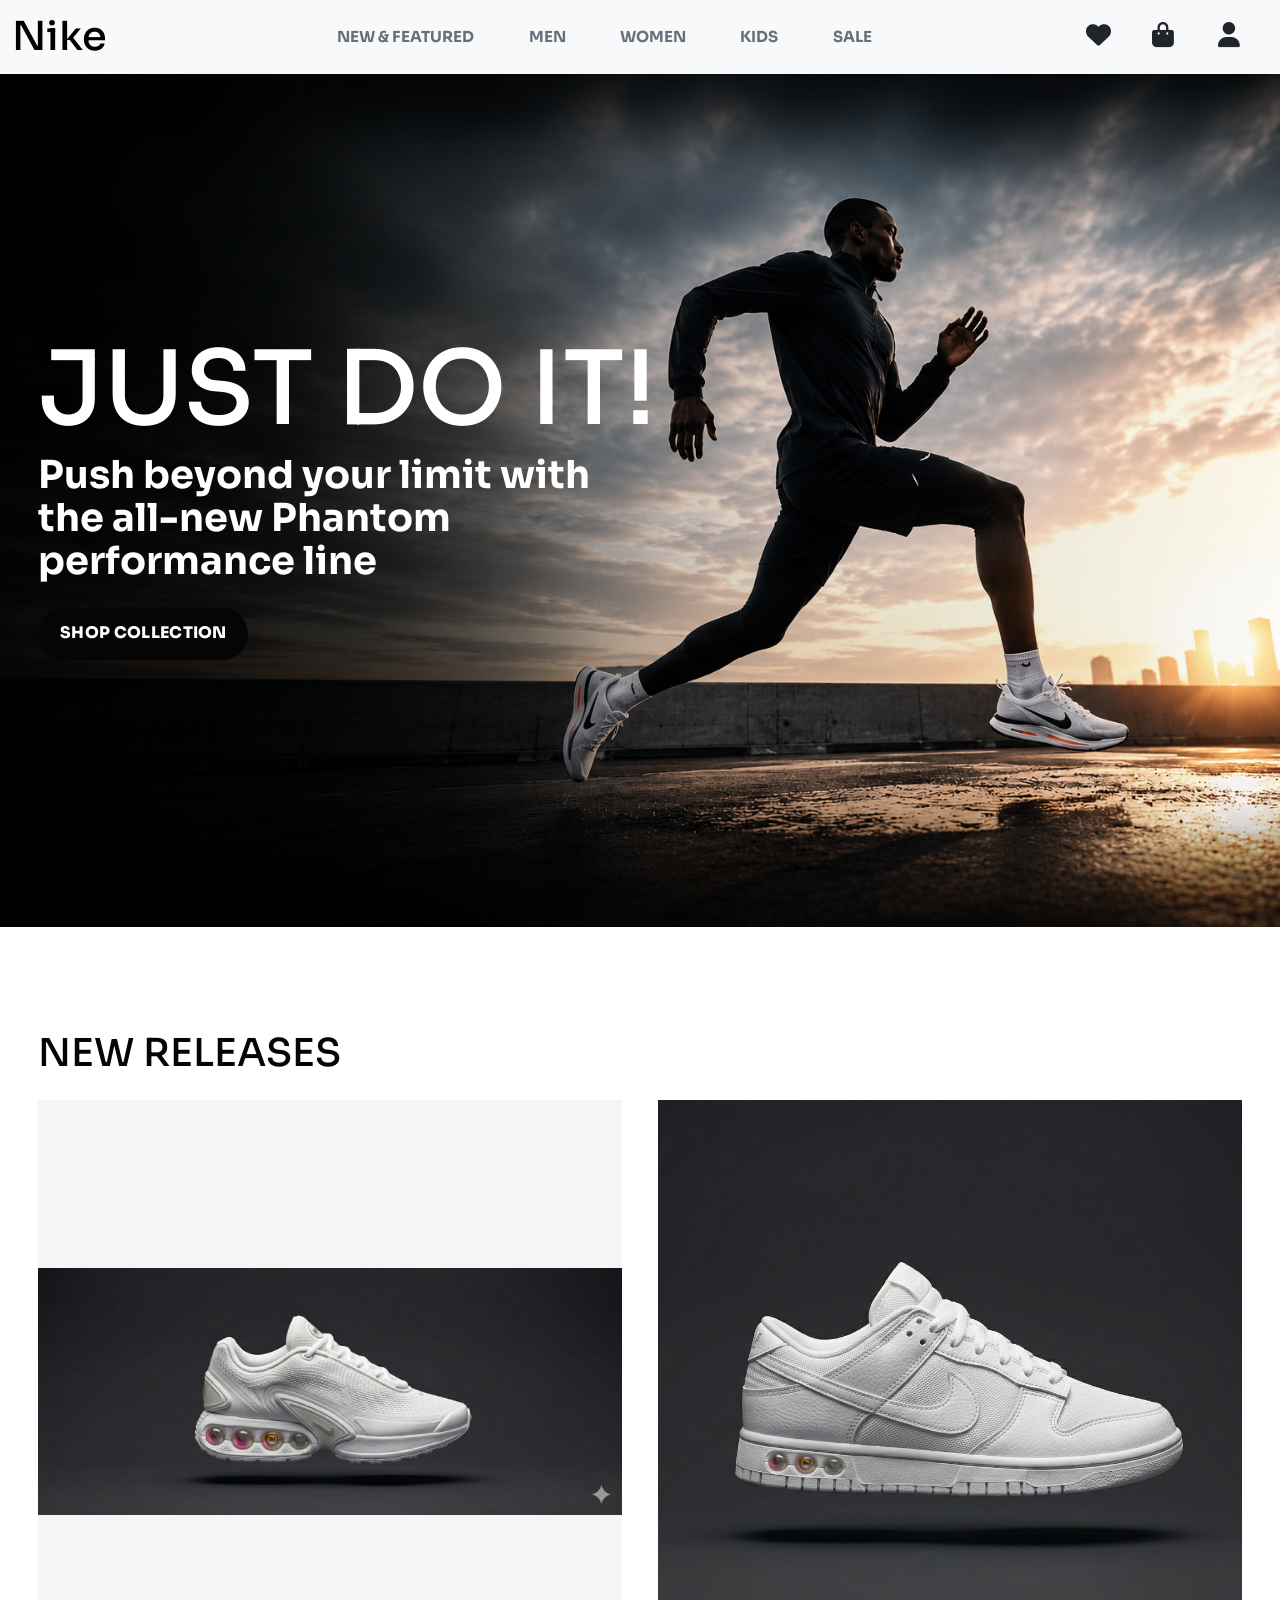
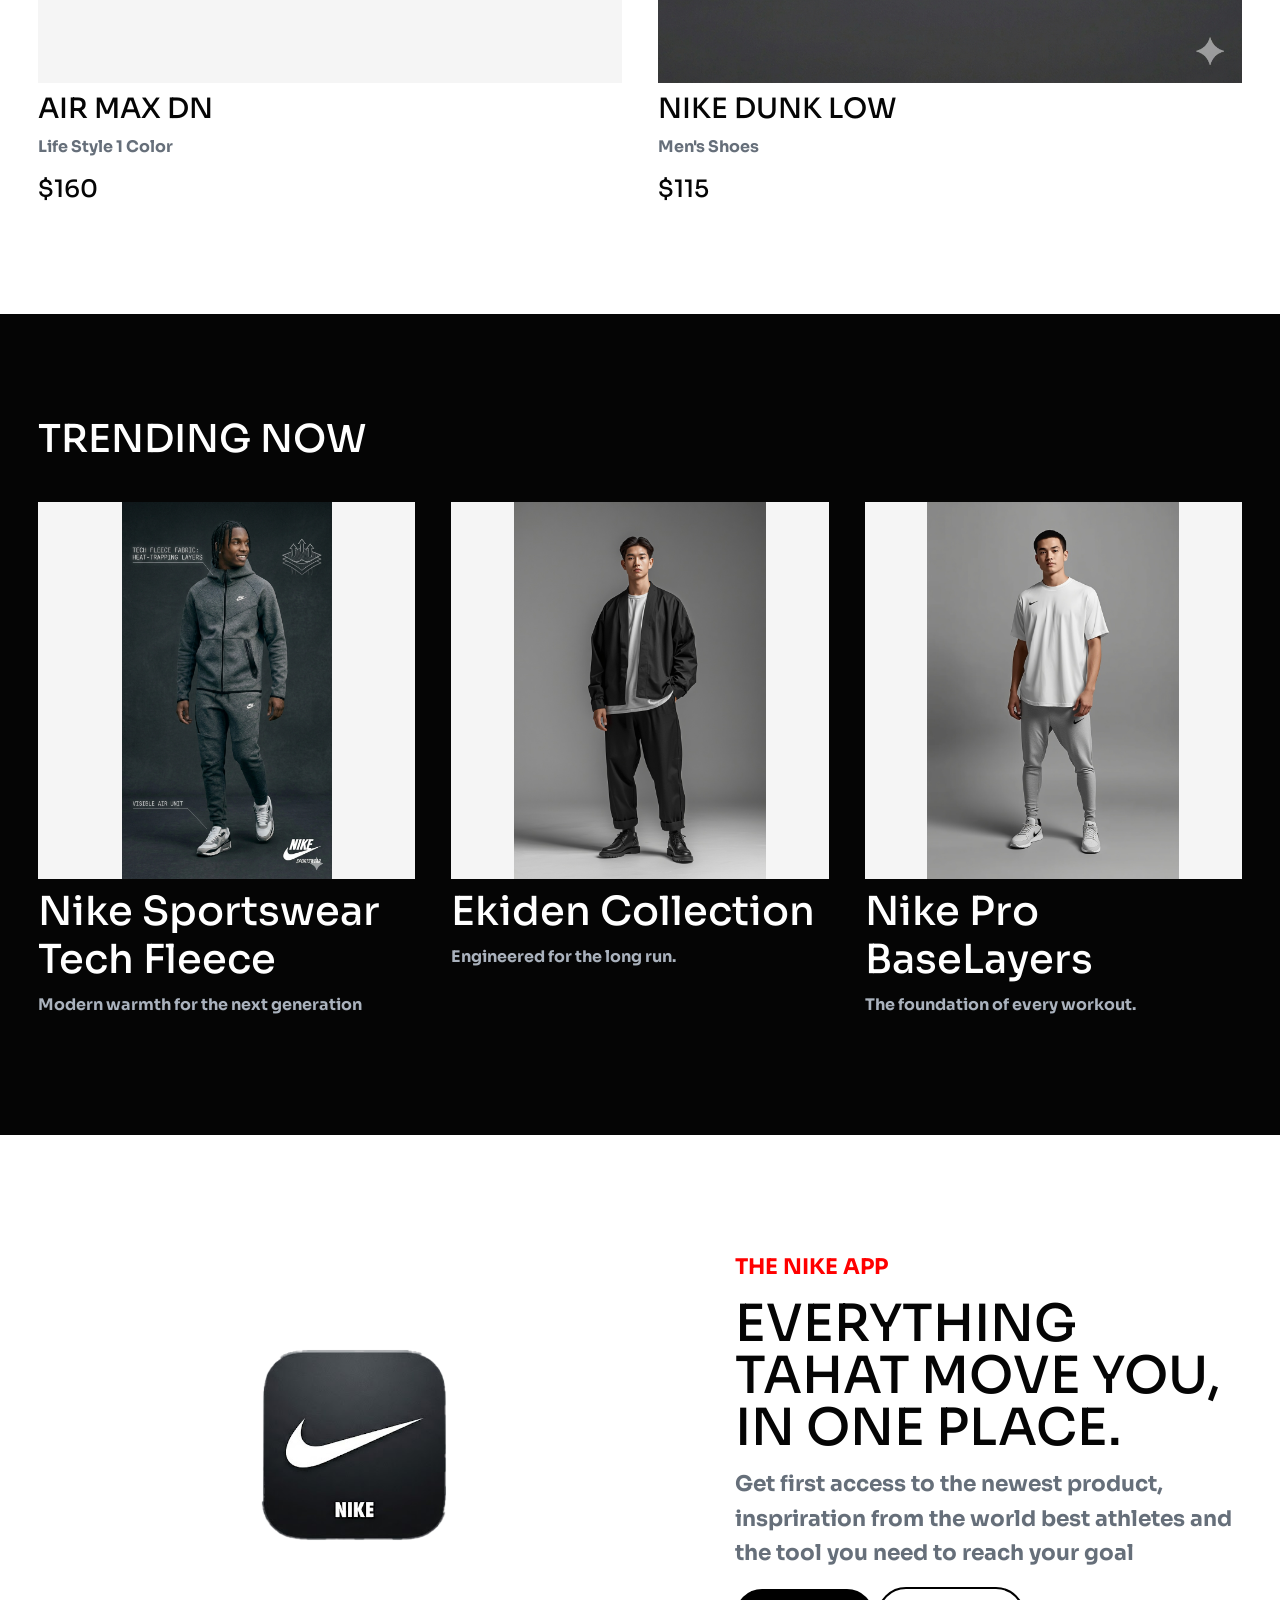
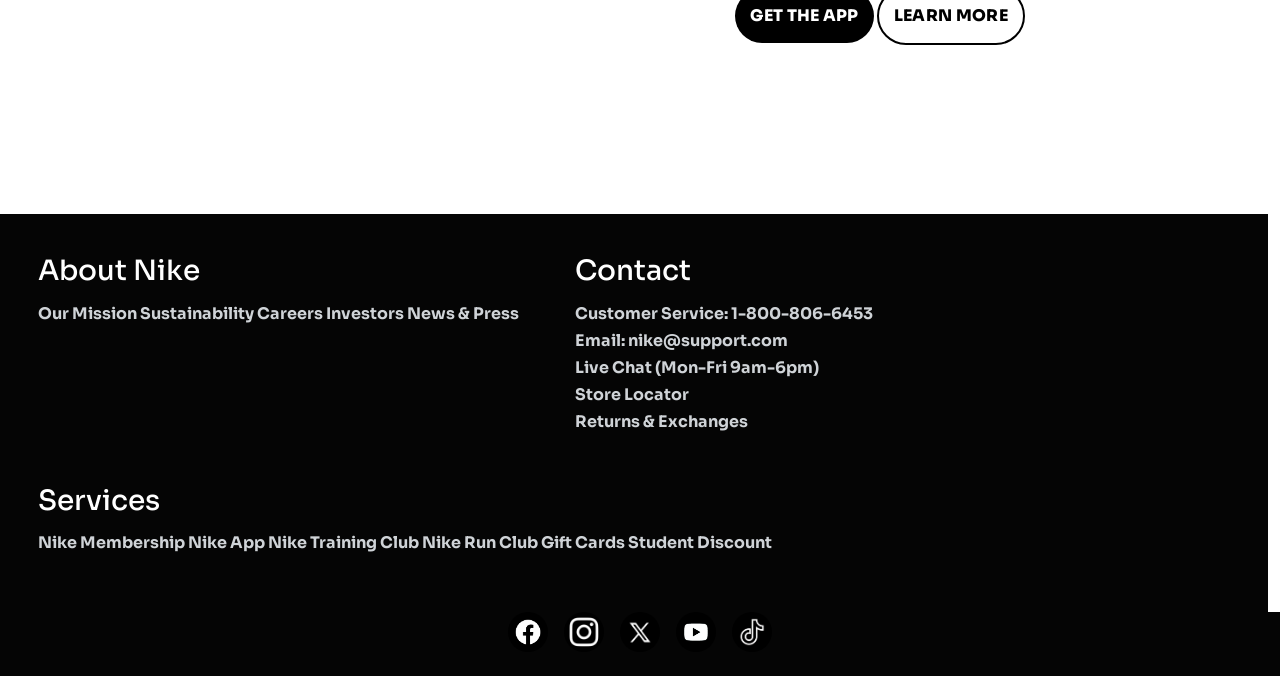
==== index.html @ d17b5dbf "Initial upload of all 95 files" ====
<!DOCTYPE html>
<html lang="en">

<head>
    <meta charset="UTF-8">
    <meta name="viewport" content="width=device-width, initial-scale=1.0">
    <title>Nike</title>
    <link rel="stylesheet" href="https://cdnjs.cloudflare.com/ajax/libs/font-awesome/6.5.0/css/all.min.css">
    <link rel="icon" href="img/nike-logo-4.webp">

    <link href="https://cdn.jsdelivr.net/npm/bootstrap@5.3.7/dist/css/bootstrap.min.css" rel="stylesheet">
    <script src="https://cdn.jsdelivr.net/npm/bootstrap@5.3.7/dist/js/bootstrap.bundle.min.js"></script>
        <link rel="stylesheet" href="Nike.css">

</head>

<body>
    <nav class="navbar navbar-expand-lg navbar-light bg-light">
        <div class="container-fluid">

            <a class="navbar-brand" href="index.html">
                <h1 class="m-0">Nike</h1>
            </a>

            <button class="navbar-toggler" type="button" data-bs-toggle="collapse" data-bs-target="#navbarContent"
                aria-controls="navbarContent" aria-expanded="false" aria-label="Toggle navigation">
                <span class="navbar-toggler-icon"></span>
            </button>

            <div class="collapse navbar-collapse" id="navbarContent">

                <div class="navbar-nav mx-auto">
                    <a class="nav-link" href="new&featured-section.html">NEW & FEATURED</a>
                    <a class="nav-link" href="men-section.html">MEN</a>
                    <a class="nav-link" href="women.html">WOMEN</a>
                    <a class="nav-link" href="kid.html">KIDS</a>
                    <a class="nav-link" href="sale.html">SALE</a>
                </div>

                <div class="d-flex gap-3 icon">
                    <a href="fav.html" class="text-dark">
                        <i class="fas fa-heart"></i>
                    </a>

                    <a href="bag1.html" class="text-dark">
                        <i class="fas fa-shopping-bag"></i>
                    </a>

                    <a href="profile.html" class="text-dark">
                        <i class="fas fa-user"></i>
                    </a>
                </div>

            </div>
        </div>
    </nav>

    <div class="hero-header">
        <img src="img/hero-header.png" alt="">
        <div class="content">
            <h1>JUST DO IT!</h1>
            <p>Push beyond your limit with <br> the all-new Phantom <br> performance line</p>
            <button>SHOP COLLECTION</button>
        </div>
    </div>

    <div class="body">
        <div class="body-text">
            <h1>NEW RELEASES</h1>
        </div>
        <div class="body-img-container">
            <div class="img-container">
                <img src="img/DN.png" alt="">
                <h3>AIR MAX DN</h3>
                <p>Life Style 1 Color</p>
                <h4>$160</h4>
            </div>
            <div class="img-container">
                <img src="img/Dunk low.png" alt="">
                <h3>NIKE DUNK LOW</h3>
                <p>Men's Shoes</p>
                <h4>$115</h4>
            </div>
        </div>
    </div>

    <div class="trending">
        <div class="trending-text">
            <h1>TRENDING NOW</h1>
        </div>
        <div class="trending-cards-row" id="trending-cards-row">
            <a href="productDetailedPage.html?id=7">
                <div class="trending-card">
                    <img src="img/nike tech flees.png" alt="">
                    <h1>Nike Sportswear Tech Fleece</h1>
                    <p>Modern warmth for the next generation</p>
                </div>
            </a>
            <a href="productDetailedPage.html?id=8">
                <div class="trending-card">
                    <img src="img/Ekiden Collection.jpg" alt="">
                    <h1>Ekiden Collection</h1>
                    <p>Engineered for the long run.</p>
                </div>
            </a>
            <a href="productDetailedPage.html?id=9">
                <div class="trending-card">
                    <img src="img/Nike Pro BaseLayers.jpg" alt="">
                    <h1>Nike Pro BaseLayers</h1>
                    <p>The foundation of every workout.</p>
                </div>
            </a>
        </div>
    </div>

    <div class="row nike-app">
        <div class="app-img">
            <img src="img/nike app logo.png" alt="">
        </div>
        <div class="sale-app">
            <p style="color: red;">THE NIKE APP</p>
            <H1>EVERYTHING TAHAT MOVE YOU, IN ONE PLACE.</H1>
            <p>
                Get first access to the newest product,
                inspriration from the world best athletes and the tool you need to reach your goal
            </p>
            <button style="padding: 15px; color: white; background-color: black; margin: 5px 0px;">GET THE APP</button>
            <button style="padding: 15px; color: black; border: 2px solid; background-color: white;">LEARN MORE</button>
        </div>
    </div>



    <footer class="row footer">
        <div class="footer col-12">
            <h3>About Nike</h3>
            <p>
                Our Mission
                Sustainability
                Careers
                Investors
                News & Press
            </p>
        </div>
        <div class="footer col-12">
            <h3>Contact</h3>
            <P>
                Customer Service: 1-800-806-6453 <br>
                Email: nike@support.com <br>
                Live Chat (Mon-Fri 9am-6pm) <br>
                Store Locator <br>
                Returns & Exchanges <br>
            </P>
        </div>
        <div class="footer col-12">
            <h3>Services</h3>
            <P>
                Nike Membership
                Nike App
                Nike Training Club
                Nike Run Club
                Gift Cards
                Student Discount
            </P>
        </div>
    </footer>

    <div class="social-media-icon">
        <a href="https://www.facebook.com/nike" target="_blank">
            <img src="img/facebook.jpg" alt="Facebook">
        </a>
        <a href="https://www.instagram.com/nike" target="_blank">
            <img src="img/insta.jpg" alt="Instagram">
        </a>
        <a href="https://www.twitter.com/nike" target="_blank">
            <img src="img/x.jpg" alt="Twitter">
        </a>
        <a href="https://www.youtube.com/nike" target="_blank">
            <img src="img/youtube.jpg" alt="YouTube">
        </a>
        <a href="https://www.tiktok.com/@nike" target="_blank">
            <img src="img/tiktok.jpg" alt="TikTok">
        </a>
    </div>
</body>

</html>
---- Nike.css ----
@import url('https://fonts.googleapis.com/css2?family=Sora:wght@100..800&family=Space+Grotesk:wght@300..700&display=swap');
@import url('https://fonts.googleapis.com/css2?family=Akt:wght@100..900&family=Inter:ital,opsz,wght@0,14..32,100..900;1,14..32,100..900&family=Sora:wght@100..800&family=Space+Grotesk:wght@300..700&display=swap');
@import url('https://fonts.googleapis.com/css2?family=Inter:ital,opsz,wght@0,14..32,100..900;1,14..32,100..900&family=Sora:wght@100..800&family=Space+Grotesk:wght@300..700&display=swap');

:root {
    --dark: #050505;
    --light: #ffffff;
    --muted: #666f7a;
    --surface: #f5f5f5;
    --accent: #c2f732;
    --danger: #d92727;
    --max-width: 1280px;
    --page-pad: clamp(1rem, 3vw, 3rem);
    --section-pad: clamp(3rem, 8vw, 7rem);
    --radius: 8px;
    --shadow: 0 18px 50px rgba(0, 0, 0, 0.12);
    --font-size: clamp(1.5rem, 4vw, 2rem);
}

* {
    padding: 0;
    margin: 0;
    box-sizing: border-box;
}

html {
    scroll-behavior: smooth;
}

body {

    min-width: 320px;
    overflow-x: hidden;
    background-color: var(--light);
    color: var(--dark);
    font-family: "Sora", sans-serif;
    font-weight: 700;
}

img {
    display: block;
    max-width: 100%;
}

a {
    text-decoration: none;
    color: inherit;
}

button,
input {
    font: inherit;
}

button {
    cursor: pointer;
}

.row {
    width: 100%;
}

.row::after {
    content: "";
    clear: both;
    display: table;
}

[class*="col-"] {
    width: 100%;
}

@media only screen and (min-width: 768px) {
    .col-1 {
        width: 8.33%;
    }

    .col-2 {
        width: 16.66%;
    }

    .col-3 {
        width: 25%;
    }

    .col-4 {
        width: 33.33%;
    }

    .col-5 {
        width: 41.66%;
    }

    .col-6 {
        width: 50%;
    }

    .col-7 {
        width: 58.33%;
    }

    .col-8 {
        width: 66.66%;
    }

    .col-9 {
        width: 75%;
    }

    .col-10 {
        width: 83.33%;
    }

    .col-11 {
        width: 91.66%;
    }

    .col-12 {
        width: 100%;
    }
}

@keyframes fadeUp {
    from {
        opacity: 0;
        transform: translateY(24px);
    }

    to {
        opacity: 1;
        transform: translateY(0);
    }
}

@keyframes revealCentered {
    from {
        opacity: 0;
        transform: translateY(calc(-50% + 24px));
    }

    to {
        opacity: 1;
        transform: translateY(-50%);
    }
}

@keyframes imageFloat {

    0%,
    100% {
        transform: translateY(0);
    }

    50% {
        transform: translateY(-10px);
    }
}

body,
.deSub-img-container,
.sale-section,
.sale-subBody,
.login,
.container,
.btn,
.footwear-header,
.body,
.trending-card,
.card,
.new-arrival-section-card,
.mini-me-text,
.gear-up-text {
    animation: fadeUp 0.75s ease both;
}

.hero-header .content,
.men-content,
.ads-content {
    animation: revealCentered 0.75s ease both;
}

.header {
    position: sticky;
    top: 0;
    z-index: 100;
    display: flex;
    align-items: center;
    justify-content: space-between;
    gap: 1rem;
    padding: 1rem var(--page-pad);
    border-bottom: 2px solid var(--dark);
    background-color: rgba(255, 255, 255, 0.94);
    backdrop-filter: blur(14px);
}

.brand-name h1 {
    font-weight: 700;
    font-family: "Sora", sans-serif;
    font-size: clamp(1.6rem, 3vw, 2.25rem);
    line-height: 1;
}

.navbar-nav {
    display: flex;
    align-items: center;
    justify-content: center;
    gap: clamp(0.8rem, 3vw, 4rem);
    flex: 1;
}

.navbar-nav a {
    position: relative;
    font-family: "Sora", sans-serif;
    color: var(--muted);
    font-size: clamp(0.72rem, 1.2vw, 0.95rem);
    font-weight: 700;
    white-space: nowrap;
    transition: color 0.25s ease;
}

.navbar-nav a::after {
    content: "";
    position: absolute;
    left: 0;
    bottom: -6px;
    width: 100%;
    height: 2px;
    background-color: var(--dark);
    transform: scaleX(0);
    transform-origin: left;
    transition: transform 0.25s ease;
}

.navbar-nav a:hover,
.navbar-nav a:focus-visible {
    color: var(--dark);
}

.hero-header,
.men-header,
.ads {
    position: relative;
    overflow: hidden;
}

.navbar-nav a:hover::after,
.navbar-nav a:focus-visible::after {
    transform: scaleX(1);
}

.icon {
    cursor: pointer;
    display: flex;
    align-items: center;
    gap: 0.75rem;
}

.icon i{
    margin-top: auto;
    font-size: 25px;
    width: 50px;
    height: auto;
    transition: transform 0.25s ease;
}

.icon i:hover {
    transform: translateY(-3px) scale(1.08);
}

.hero-header,
.men-header,
.ads {
    position: relative;
    overflow: hidden;
}

.ads {
    width: 80%;
    height: auto;
    display: flex;
    object-fit: contain;
    align-items: center;
    justify-self: center;
}

.sale-hero img,
.hero-header img,
.men-header img,
.ads img {
    width: 100%;
    min-height: clamp(420px, 70vw, 760px);
    object-fit: cover;
}

.hero-header::after,
.men-header::after,
.ads::after {
    content: "";
    position: absolute;
    inset: 0;
    background: linear-gradient(90deg, rgba(0, 0, 0, 0.58), rgba(0, 0, 0, 0.1) 62%, rgba(0, 0, 0, 0));
    pointer-events: none;
}

.hero-header .content,
.men-content,
.ads-content {
    position: absolute;
    z-index: 1;
    left: var(--page-pad);
    top: 50%;
    max-width: min(650px, 86vw);
    color: var(--light);
    transform: translateY(-50%);
}

.content h1,
.men-content h1 {
    font-family: "Sora", sans-serif;
    font-size: clamp(2.3rem, 8vw, 6.5rem);
    line-height: 0.95;
    margin-bottom: 1rem;
}

.content p,
.men-content h4 {
    font-family: "Sora", sans-serif;
    font-size: clamp(1.05rem, 3vw, 2.6rem);
    line-height: 1.12;
    margin-bottom: 1.5rem;
}

.content button,
.sale-app button,
.load-more-btn button,
.ads-content button,
.shop-btn,
.explore-btn,
.big-img-content button,
.mini-me-text button,
.gear-up-text button {
    border: 0;
    border-radius: 999px;
    padding: 0.9rem 1.35rem;
    font-weight: 800;
    letter-spacing: 0.02em;
    transition: transform 0.25s ease, background-color 0.25s ease, color 0.25s ease, box-shadow 0.25s ease;
}

.content button,
.sale-app button:first-of-type,
.load-more-btn button {
    background-color: var(--dark);
    color: var(--light);
}

.content button:hover,
.sale-app button:hover,
.load-more-btn button:hover,
.ads-content button:hover,
.shop-btn:hover,
.explore-btn:hover,
.big-img-content button:hover,
.mini-me-text button:hover,
.gear-up-text button:hover {
    transform: translateY(-3px);
    box-shadow: var(--shadow);
}

.body {
    width: min(var(--max-width), 100% - (var(--page-pad) * 2));
    margin: var(--section-pad) auto;
}

.body-text h1,
.trending-text h1 {
    margin-bottom: 1.5rem;
    font-size: clamp(1.5rem, 3vw, 2.6rem);
}

.body-img-container,
.trending-cards-row,
.new-arrival-section-box,
.box {
    display: grid;
    grid-template-columns: repeat(auto-fit, minmax(min(100%, 260px), 1fr));
    gap: clamp(1.25rem, 3vw, 2.25rem);
}

.img-container,
.trending-card,
.card,
.new-arrival-section-card {
    min-width: 0;
}

.img-container img,
.trending-card img,
.card img,
.new-arrival-section-card img {
    width: 100%;
    aspect-ratio: 1 / 1;
    object-fit: contain;
    background-color: var(--surface);
    transition: transform 0.45s ease, filter 0.45s ease;
}

.card{
    border: none;
}

.subBody-card img:hover,
.img-container img:hover,
.trending-card img:hover,
.card img:hover,
.new-arrival-section-card img:hover {
    transform: translateY(-8px) scale(1.04);
    filter: drop-shadow(0 18px 25px rgba(0, 0, 0, 0.18));
}

.img-container h3,
.img-container p,
.img-container h4,
.trending-card h1,
.trending-card p,
.card h3,
.card p,
.card h4,
.new-arrival-section-card h3,
.new-arrival-section-card p,
.new-arrival-section-card h4 {
    margin-top: 0.55rem;
}

.subBody-card s,
.subBody-card p,
.back-to-school-text p,
.img-container p,
.trending-card p,
.card p,
.new-arrival-section-card p {
    color: var(--muted);
}

.trending {
    display: flex;
    flex-direction: column;
    gap: 1rem;
    padding: var(--section-pad) var(--page-pad);
    background-color: var(--dark);
    color: var(--light);
}

.trending-card p {
    color: #aab2bd;
}

.nike-app {
    display: grid;
    grid-template-columns: minmax(0, 1fr) minmax(280px, 0.8fr);
    align-items: center;
    gap: clamp(1.5rem, 5vw, 4rem);
    width: min(var(--max-width), 100% - (var(--page-pad) * 2));
    margin: 0 auto;
    padding: var(--section-pad) 0;
}

.shoes-img,
.app-img img {
    width: 100%;
    max-height: 560px;
    object-fit: contain;
    animation: imageFloat 4s ease-in-out infinite;
}

.sale-app {
    padding: 0;
}

.sale-app h1 {
    font-size: clamp(1.9rem, 4vw, 3.6rem);
    line-height: 1.02;
    margin: 0.8rem 0;
}

.sale-app p {
    font-size: clamp(1rem, 2vw, 1.35rem);
    color: var(--muted);
    line-height: 1.6;
    margin: 0.8rem 0;
}

footer {
    display: grid;
    grid-template-columns: repeat(3, minmax(0, 1fr));
    gap: 2rem;
    margin-top: var(--section-pad);
    padding: 2.5rem var(--page-pad);
    background-color: var(--dark);
    color: var(--light);
    text-align: left;
}

footer .footer {
    width: auto;
}

footer h3 {
    margin-bottom: 0.75rem;
}

footer p {
    color: #cfd3d7;
    line-height: 1.7;
}

.social-media-icon {
    display: flex;
    align-items: center;
    justify-content: center;
    flex-wrap: wrap;
    gap: 1rem;
    padding: 0 0 1.5rem;
    background-color: var(--dark);
}

.social-media-icon img {
    width: 40px;
    height: 40px;
    object-fit: cover;
    border-radius: 50%;
    transition: transform 0.3s ease;
}

.social-media-icon img:hover {
    transform: translateY(-4px) scale(1.12);
}

.footwear-header {
    width: min(var(--max-width), 100% - (var(--page-pad) * 2));
    margin: 0 auto;
    padding: clamp(2rem, 6vw, 4rem) 0 1.5rem;
    font-family: "Akt", "Inter", sans-serif;
    background-color: var(--light);
}

.footwear-title {
    font-size: clamp(3rem, 12vw, 3.5rem);
    font-style: italic;
    font-weight: 900;
    line-height: 0.9;
    margin-bottom: 1rem;
}

.footwear-meta {
    display: flex;
    align-items: center;
    gap: 1rem;
}

.results-count,
.sort-by {
    font-size: clamp(0.75rem, 1.7vw, 1rem);
    font-weight: 800;
    white-space: nowrap;
    letter-spacing: 0.05em;
}

.divider-line {
    flex: 1;
    min-width: 40px;
    height: 4px;
    background-color: #333;
}

.sort-by {
    display: flex;
    align-items: center;
    gap: 0.25rem;
    cursor: pointer;
}

.new-featured-section {
    display: grid;
    grid-template-columns: minmax(240px, 270px) minmax(0, 1fr);
    gap: clamp(1rem, 3vw, 2.25rem);
    width: min(var(--max-width), 100% - (var(--page-pad) * 2));
    margin: 0 auto 2rem;
    align-items: start;
}

.category {
    position: sticky;
    top: 94px;
    padding: 1.25rem 1.25rem 1.5rem;
    margin: 0;
    border: 1px solid #e5e5e5;
    border-radius: var(--radius);
    background-color: var(--light);
    overflow: visible;
    height: auto;
    min-height: 0;
}

.category h3 {
    width: 100%;
    margin-top: 1.25rem;
    padding-bottom: 0.55rem;
    border-bottom: 2px solid var(--dark);
    font-size: 0.95rem;
    white-space: nowrap;
}

.category h3:first-child {
    margin-top: 0;
}

.checkbox-box {
    display: flex;
    flex-direction: column;
    gap: 0.7rem;
    padding: 1rem 0 0.8rem;
}

.checkbox-box label {
    display: flex;
    align-items: center;
    gap: 0.5rem;
    cursor: pointer;
    white-space: nowrap;
}

.checkbox-box input[type="checkbox"] {
    width: 18px;
    height: 18px;
    cursor: pointer;
    accent-color: var(--dark);
    flex-shrink: 0;
}

.color {
    display: grid;
    grid-template-columns: repeat(3, 40px);
    gap: 0.65rem;
    padding: 1rem 0;
}

.black-box,
.white-box,
.red-box,
.blue-box,
.green-box,
.gray-box {
    width: 34px;
    height: 34px;
    border: 2px solid var(--dark);
    border-radius: 50%;
    transition: transform 0.2s ease;
}

.black-box:hover,
.white-box:hover,
.red-box:hover,
.blue-box:hover,
.green-box:hover,
.gray-box:hover {
    transform: scale(1.12);
}

.black-box {
    background-color: black;
}

.white-box {
    background-color: white;
}

.red-box {
    background-color: red;
}

.blue-box {
    background-color: blue;
}

.green-box {
    background-color: var(--accent);
}

.gray-box {
    background-color: gray;
}

.size {
    display: grid;
    grid-template-columns: repeat(2, minmax(0, 1fr));
    gap: 0.55rem;
    padding: 1rem 0 0.25rem;
}

.size-btn {
    width: 100%;
    padding: 0.65rem 0.4rem;
    border: 1px solid #cfcfcf;
    border-radius: var(--radius);
    background-color: var(--light);
    transition: background-color 0.25s ease, color 0.25s ease, transform 0.25s ease;
}

.size-btn:hover {
    transform: translateY(-2px);
    background-color: var(--dark);
    color: var(--light);
}

#detail-main-img,
#detail-sub-img1,
#detail-sub-img2,
#detail-sub-img3 {
    aspect-ratio: 1 / 1;
    width: 100%;
    object-fit: cover;
    object-position: center;
    object-position: top;
}

.men-foot-wear img {
    aspect-ratio: 1/1;
    object-fit: cover;
}

.men-foot-wear {
    border: none;
    width: 100%;
}

.box {
    grid-template-columns: repeat(auto-fit, minmax(min(100%, 240px), 1fr));
}

.load-more-btn {
    display: flex;
    justify-content: center;
    margin: clamp(4rem, 10vw, 8rem) 0;
}

.load-more-btn button {
    min-width: 190px;
}

.ads {
    color: var(--light);
    font-family: "Inter", sans-serif;
}

.ads-content {
    font-size: clamp(1rem, 3vw, 2.4rem);
}

.ads-content h1 {
    line-height: 1;
    margin-bottom: 1rem;
}

.ads-content p {
    max-width: 760px;
    margin-bottom: 1rem;
    font-size: clamp(0.9rem, 1.6vw, 1.1rem);
    line-height: 1.6;
}

.ads-content button,
.shop-btn,
.big-img-content button {
    background-color: var(--light);
    color: var(--dark);
}

.explore-btn {
    background-color: var(--dark);
    color: var(--light);
}

.shop-btn:hover,
.big-img-content button:hover {
    background-color: var(--accent);
}

.explore-btn:hover {
    background-color: var(--light);
    color: var(--dark);
}

.men-header {
    color: var(--light);
}

.men-content {
    font-weight: 800;
}

.men-btn {
    display: flex;
    flex-wrap: wrap;
    gap: 0.8rem;
}

.new-arrival-section {
    width: min(var(--max-width), 100% - (var(--page-pad) * 2));
    margin: 0 auto;
    padding: var(--section-pad) 0;
}

.new-arrival-section-box {
    grid-template-columns: repeat(auto-fit, minmax(min(100%, 260px), 1fr));
}

.back-to-school,
.shop-by-sport-section {
    display: grid;
    grid-template-columns: minmax(0, 1.4fr) minmax(260px, 1fr);
    gap: 0.8rem;
    padding: var(--page-pad);
    margin-top: 2rem;
    background-color: var(--dark);
    color: var(--light);
}

.basketball-img,
.big-img,
.small-img {
    position: relative;
    overflow: hidden;
}

.big-img {
    grid-row: span 2;
}

.back-to-school img,
.shop-by-sport-section img {
    width: 100%;
    height: 100%;
    min-height: 260px;
    object-fit: cover;
    transition: transform 0.5s ease;
}

.basketball-img:hover img,
.small-img:hover img {
    transform: scale(1.06);
}

.big-img-content,
.small-img-content {
    position: absolute;
    left: clamp(1rem, 4vw, 3rem);
    bottom: clamp(1rem, 4vw, 3rem);
    z-index: 1;
}

.big-img-content {
    font-size: clamp(1.4rem, 4vw, 2.6rem);
}

.small-img-content {
    font-size: clamp(1rem, 2.5vw, 1.5rem);
}

.small-img-content a {
    color: var(--light);
    font-weight: 800;
    text-decoration: underline;
}

.join-section {
    display: grid;
    grid-template-columns: minmax(280px, 0.9fr) minmax(0, 1.1fr);
    gap: clamp(2rem, 5vw, 4rem);
    align-items: center;
    padding: var(--section-pad) var(--page-pad);
    background-color: var(--surface);
}

.join-text {
    font-family: "Inter", sans-serif;
}

.join-text .label {
    margin-bottom: 0.75rem;
    color: var(--danger);
    font-size: 0.75rem;
    font-weight: 800;
    letter-spacing: 0.1em;
}

.join-text h2 {
    margin-bottom: 1.2rem;
    font-size: clamp(2.2rem, 6vw, 4.5rem);
    font-weight: 900;
    line-height: 0.95;
}

.join-text p {
    max-width: 560px;
    margin-bottom: 1.5rem;
    color: #444;
    font-size: clamp(0.95rem, 1.6vw, 1.05rem);
    line-height: 1.7;
}

.join-text button {
    border: 0;
    border-radius: 999px;
    padding: 0.9rem 1.35rem;
    font-weight: 800;
    letter-spacing: 0.02em;
    background-color: var(--dark);
    color: var(--light);
    transition: transform 0.25s ease, box-shadow 0.25s ease;
}

.join-text button:hover {
    transform: translateY(-3px);
    box-shadow: var(--shadow);
}

.join-images {
    display: grid;
    grid-template-columns: 1fr 1fr;
    gap: 0.8rem;
}

.join-images img:last-child {
    grid-column: span 2;
}

.join-images img {
    transition: transform 0.5s ease;
    width: 100%;
    height: 100%;
    min-height: 220px;
    object-fit: cover;
    background-color: var(--surface);
}

.join-images img:hover{
    transform: translateY(-10px) scale(1.08);
}

@media (max-width: 1100px) {
    .join-section {
        grid-template-columns: 1fr;
    }
}

@media (max-width: 760px) {
    .join-images {
        display: grid;
        grid-template-columns: 1fr;
    }

    .join-images img:last-child {
        grid-column: auto;
    }
}

@media (max-width: 460px) {
    .join-text button {
        width: 100%;
    }
}

.member {
    display: grid;
    place-items: center;
    gap: 0.75rem;
    min-height: 30vh;
    padding: clamp(2.5rem, 7vw, 5rem) var(--page-pad);
    background-color: rgb(187, 76, 35);
    color: aliceblue;
    text-align: center;
}

.member h1 {
    font-size: clamp(1.8rem, 4vw, 3.5rem);
}

.member input {
    width: min(420px, 100%);
    margin-top: 0.8rem;
    border: 0;
    border-radius: 999px;
    padding: 0.9rem 1.2rem;
    font-size: 1rem;
}

.back-to-school {
    background-color: var(--light);
}

.back-to-school-text h2 {
    margin-bottom: 10px;
}

.back-to-school-text {
    padding: 1rem var(--page-pad);
}

.mini-me-section {
    display: grid;
    grid-template-columns: minmax(280px, 0.9fr) minmax(0, 1.1fr);
    gap: clamp(2rem, 5vw, 4rem);
    align-items: center;
    padding: var(--section-pad) var(--page-pad);
}

.mini-me-text {
    font-family: "Inter", sans-serif;
}

.mini-me-text h2 {
    margin-bottom: 1.2rem;
    font-size: clamp(2.2rem, 6vw, 4.5rem);
    font-weight: 900;
    line-height: 0.95;
}

.mini-me-text p {
    max-width: 560px;
    margin-bottom: 1.5rem;
    color: #444;
    font-size: clamp(0.95rem, 1.6vw, 1.05rem);
    line-height: 1.7;
}

.mini-me-images img {
    width: 50%;
    height: 320px;
    min-height: 220px;
    object-fit: cover;
    background-color: transparent;
}

.mini-me-section {
    background-color: var(--dark);
    color: var(--light);
}

.mini-me-text p {
    color: #aaa;
}

.mini-me-text button {
    background: transparent;
    color: var(--light);
    border: 2px solid var(--light);
}

.mini-me-text button:hover {
    background: var(--light);
    color: var(--dark);
}

.mini-me-images {
    display: flex;
    align-items: flex-end;
    gap: 0.8rem;
}

.mini-me-images img:first-child {
    transform: translateY(30px);
}

.gear-up {
    display: grid;
    place-items: center;
    padding: var(--section-pad) var(--page-pad);
    background-color: #add8e6;
    text-align: center;
}

.gear-up-text h1 {
    margin-bottom: 1rem;
    font-size: clamp(2rem, 5vw, 4rem);
    line-height: 1;
}

.gear-up-text p {
    max-width: 720px;
    margin: 0 auto 1.5rem;
    color: #1f2b32;
    line-height: 1.7;
}

.gear-up-text button {
    background-color: var(--danger);
    color: var(--light);
}

.gear-up-text button:hover {
    background-color: var(--dark);
}

.sale-hero {
    display: flex;
    align-items: center;
    justify-content: center;
    overflow: hidden;
    position: relative;
}

.sale-img-container button,
.sale-hero-text button {
    object-fit: contain;
}

.sale-hero-text{
    font-family: "Sora", sans-serif;
    font-weight: 700;
    font-size: var(--font-size);
    color: var(--dark);
    text-align: center;
    position: absolute;
}

.sale-hero-text button {
    transition: ease .5s;
    border: none;
    padding: 20px;
    border-radius: var(--radius);
}

.sale-hero-text button:hover {
    background-color: var(--dark);
    color: var(--light);
}

.sale-subBody {
    padding: var(--section-pad);
}

.subBody-card img{
    transition: transform .5s ease;
}

.subBody-card h3 {
    padding-top: 5px;
    padding-bottom: 10px;
}

.subBody-text {
    padding-bottom: var(--page-pad);
}

.subBody-text p {
    color: var(--danger);
}

.subBody-box {
    display: grid;
    grid-template-columns: repeat(auto-fit, minmax(min(100%, 260px), 1fr));
    gap: clamp(1.25rem, 3vw, 2.25rem);
}

.deSub-img-container {
    font-family: "Sora", sans-serif;
    font-width: 900;
    position: relative;
    margin: var(--section-pad);
    display: flex;
    align-items: flex-end;
    gap: 1rem;
}

.sale-img-container button {
    transition: ease .5s;
    border-radius: var(--radius);
    border: none;
    font-family: "Sora", sans-serif;
    font-width: 900;
    position: absolute;
    top: 10%;
    margin-left: 5%;
    padding: 5px;
}

.sale-img-container button:hover {
    background-color: var(--dark);
    color: var(--light);
}

.deSub-img-container img {
    height: 100px;
    aspect-ratio: 8/1;
    object-position: top;
    object-fit: cover;
}

.deSub-img-container:first-child {
    width: 65%;
}

.deSub-img-container:last-child {
    width: 35%;
}

.deSub-img-container img:last-child {
    width: 35%;
    min-height: 80px;
}

.sale-section {
    height: 300px;
    font-family: "Sora", sans-serif;
    font-weight: 700;
    border: none;
    font-size: var(--font-size);
    background: linear-gradient(to right, #8C8EB2, #C2A4BA, #EAAFA5);
    text-align: center;
    margin: var(--section-pad);
    padding: 50px;
}

.sale-section button {
    border-radius: var(--radius);
    transition: ease .5s;
    border: none;
    font-size: 45%;
    width: 200px;
    padding: 20px;
    background-color: var(--dark);
    color: var(--light);
}

.sale-section button:hover {
    background-color: var(--light);
    color: var(--dark);
}

.member-banner {
    background: #111;
    color: #fff;
    padding: 2.5rem 2rem;
    display: flex;
    align-items: center;
    justify-content: space-between;
    gap: 2rem;
    flex-wrap: wrap;
    position: relative;
    overflow: hidden;
}

.member-banner-bg {
    position: absolute;
    right: 160px;
    top: 50%;
    transform: translateY(-50%);
    font-size: 9rem;
    font-weight: 900;
    color: rgba(255, 255, 255, 0.06);
    pointer-events: none;
    user-select: none;
}

.member-left {
    flex: 1;
    min-width: 220px;
    position: relative;
    z-index: 1;
}

.member-label {
    font-size: 0.65rem;
    font-weight: 700;
    letter-spacing: 0.12em;
    color: #c2f732;
    margin-bottom: 0.5rem;
}

.member-title {
    font-size: clamp(1.4rem, 3vw, 2rem);
    font-weight: 900;
    line-height: 1.05;
    margin-bottom: 0.75rem;
}

.member-sub {
    font-size: 0.8rem;
    color: #aaa;
    line-height: 1.5;
    max-width: 380px;
}

.member-actions {
    display: flex;
    align-items: center;
    gap: 0.75rem;
    position: relative;
    z-index: 1;
}

.btn-join {
    background: #c2f732;
    color: #111;
    border: none;
    padding: 0.6rem 1.4rem;
    font-weight: 800;
    font-size: 0.78rem;
    letter-spacing: 0.06em;
    cursor: pointer;
    border-radius: 999px;
    transition: opacity 0.2s;
}

.btn-join:hover {
    opacity: 0.85;
}

.btn-signin {
    background: transparent;
    color: #fff;
    border: none;
    padding: 0.6rem 1rem;
    font-weight: 700;
    font-size: 0.78rem;
    letter-spacing: 0.06em;
    cursor: pointer;
    text-decoration: underline;
}

.btn-signin:hover {
    color: #c2f732;
}

.info-strip {
    background: #fff;
    border-top: 1px solid #e5e5e5;
    display: grid;
    grid-template-columns: repeat(auto-fit, minmax(160px, 1fr));
}

.info-item {
    padding: 1.75rem 1.5rem;
    border-right: 1px solid #e5e5e5;
}

.info-item:last-child {
    border-right: none;
}

.info-item h4 {
    font-size: 0.72rem;
    font-weight: 800;
    letter-spacing: 0.05em;
    color: #111;
    margin-bottom: 0.5rem;
}

.info-item p {
    font-size: 0.78rem;
    color: #666;
    line-height: 1.55;
}

@media (max-width: 1100px) {
    .header {
        flex-wrap: wrap;
    }

    .brand-name {
        order: 1;
    }

    .icon {
        order: 2;
    }

    .navbar-nav {
        order: 3;
        flex-basis: 100%;
        justify-content: flex-start;
        overflow-x: auto;
        padding: 0.4rem 0 0.1rem;
        scrollbar-width: thin;
    }

    .nike-app,
    .mini-me-section {
        grid-template-columns: 1fr;
    }

    .shop-by-sport-section {
        grid-template-columns: 1fr;
    }

    .big-img {
        grid-row: auto;
    }
}

@media (max-width: 900px) {
    .new-featured-section {
        grid-template-columns: 1fr;
    }

    .category {
        position: static;
        width: 100%;
        max-width: none;
    }

    .category,
    .checkbox-box,
    .color,
    .size {
        max-width: none;
    }
}

@media (max-width: 760px) {
    .header {
        padding: 0.9rem 1rem;
        gap: 0.8rem;
    }

    .icon i {
        width: 22px;
    }

    .sale-hero img,
    .hero-header img,
    .men-header img,
    .ads img {
        min-height: 520px;
    }

    .hero-header .content,
    .men-content,
    .ads-content {
        left: 1rem;
        right: 1rem;
        max-width: none;
    }

    .content p br,
    .men-content h4 br,
    .ads-content h1 br,
    .ads-content p br,
    .gear-up-text p br {
        display: none;
    }

    .body-img-container img{
        transition: transform .5s ease;
    }

    .sale-img-container,
    .body-img-container,
    .trending-cards-row,
    .new-arrival-section-box,
    .box {
        grid-template-columns: 1fr;
    }

    .footwear-meta {
        flex-wrap: wrap;
    }

    .divider-line {
        order: 3;
        flex-basis: 100%;
    }

    .color {
        grid-template-columns: repeat(6, 34px);
    }

    .size {
        grid-template-columns: repeat(3, minmax(0, 1fr));
    }

    footer {
        grid-template-columns: 1fr;
        text-align: center;
    }

    .mini-me-images {
        grid-template-columns: 1fr;
        display: grid;
    }

    .mini-me-images img:first-child {
        transform: none;
    }
}


@media (max-width: 460px) {

    .content button,
    .sale-app button,
    .load-more-btn button,
    .ads-content button,
    .shop-btn,
    .explore-btn,
    .big-img-content button,
    .mini-me-text button,
    .gear-up-text button {
        width: 100%;
    }

    .men-btn {
        width: 100%;
    }

    .size {
        grid-template-columns: repeat(2, minmax(0, 1fr));
    }

    .color {
        grid-template-columns: repeat(3, 34px);
    }
}

@media (prefers-reduced-motion: reduce) {
    html {
        scroll-behavior: auto;
    }

    *,
    *::before,
    *::after {
        animation-duration: 0.01ms !important;
        animation-iteration-count: 1 !important;
        scroll-behavior: auto !important;
        transition-duration: 0.01ms !important;
    }
}
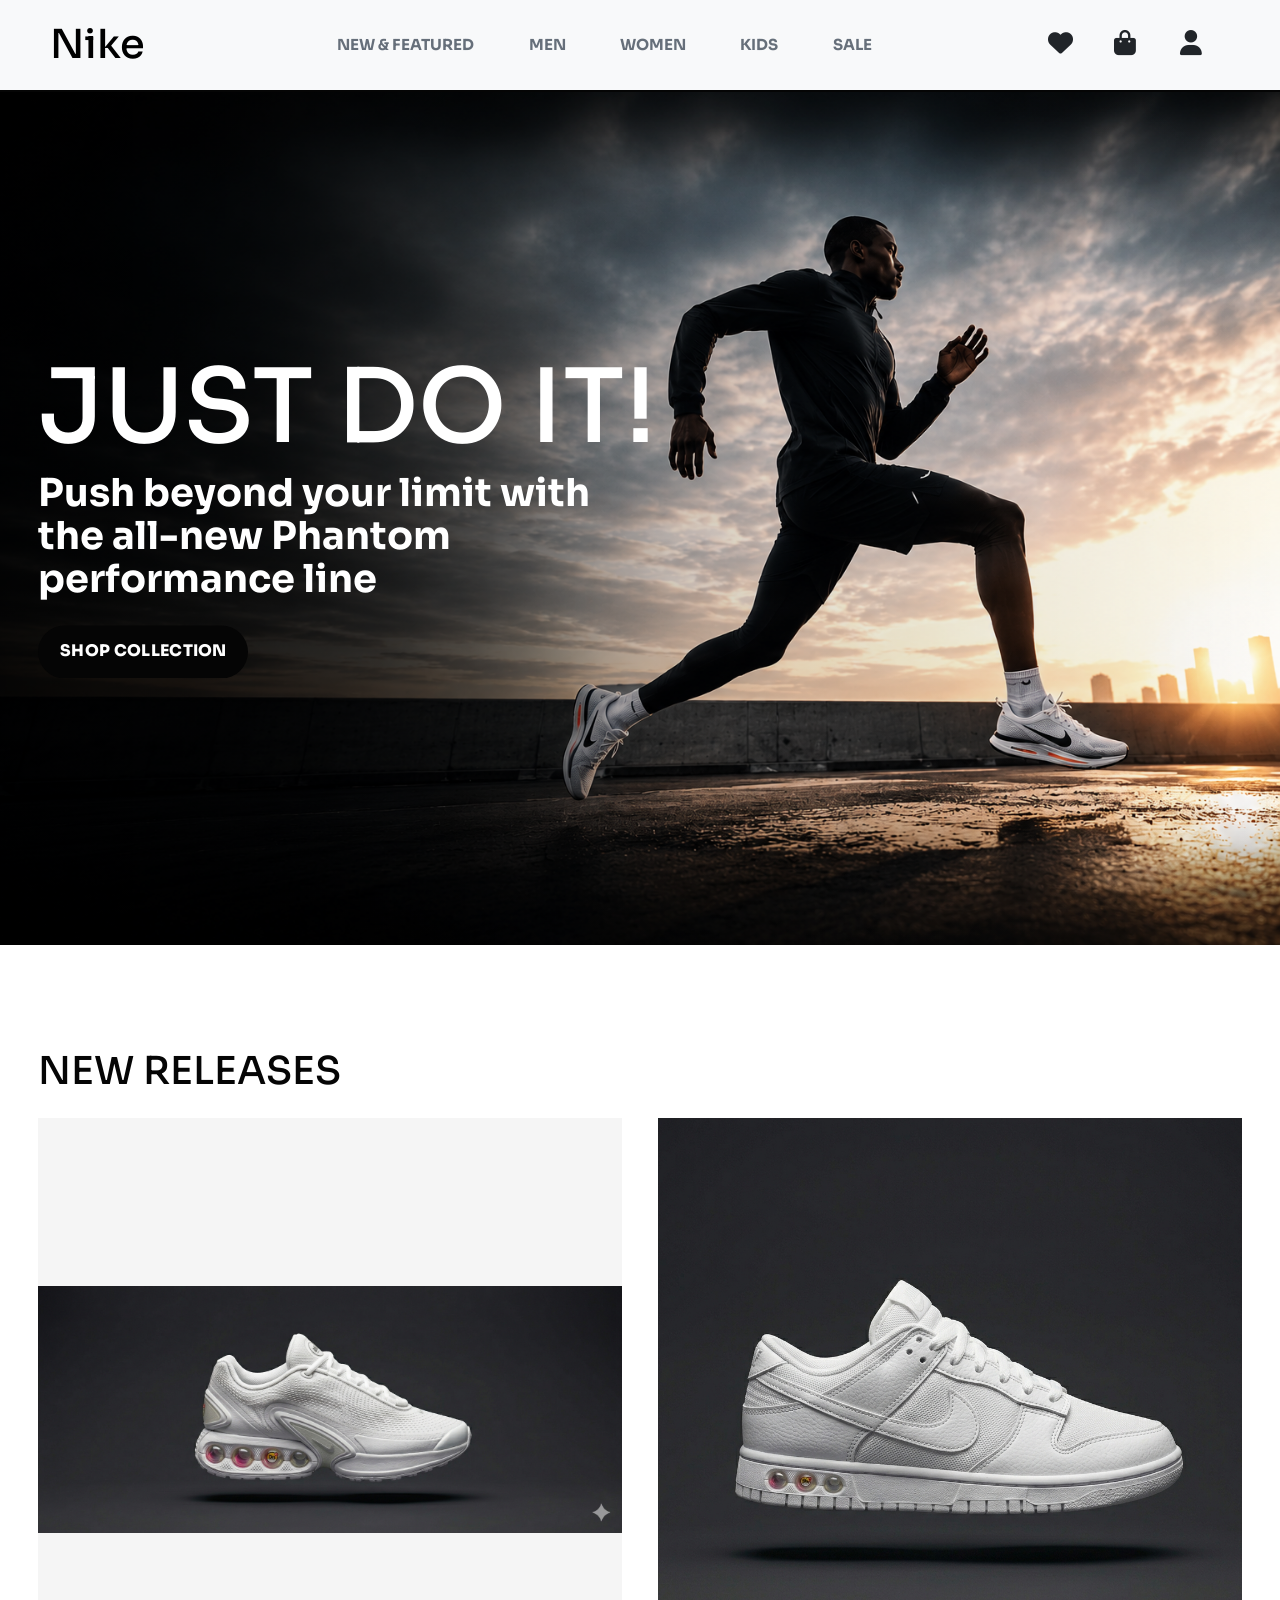
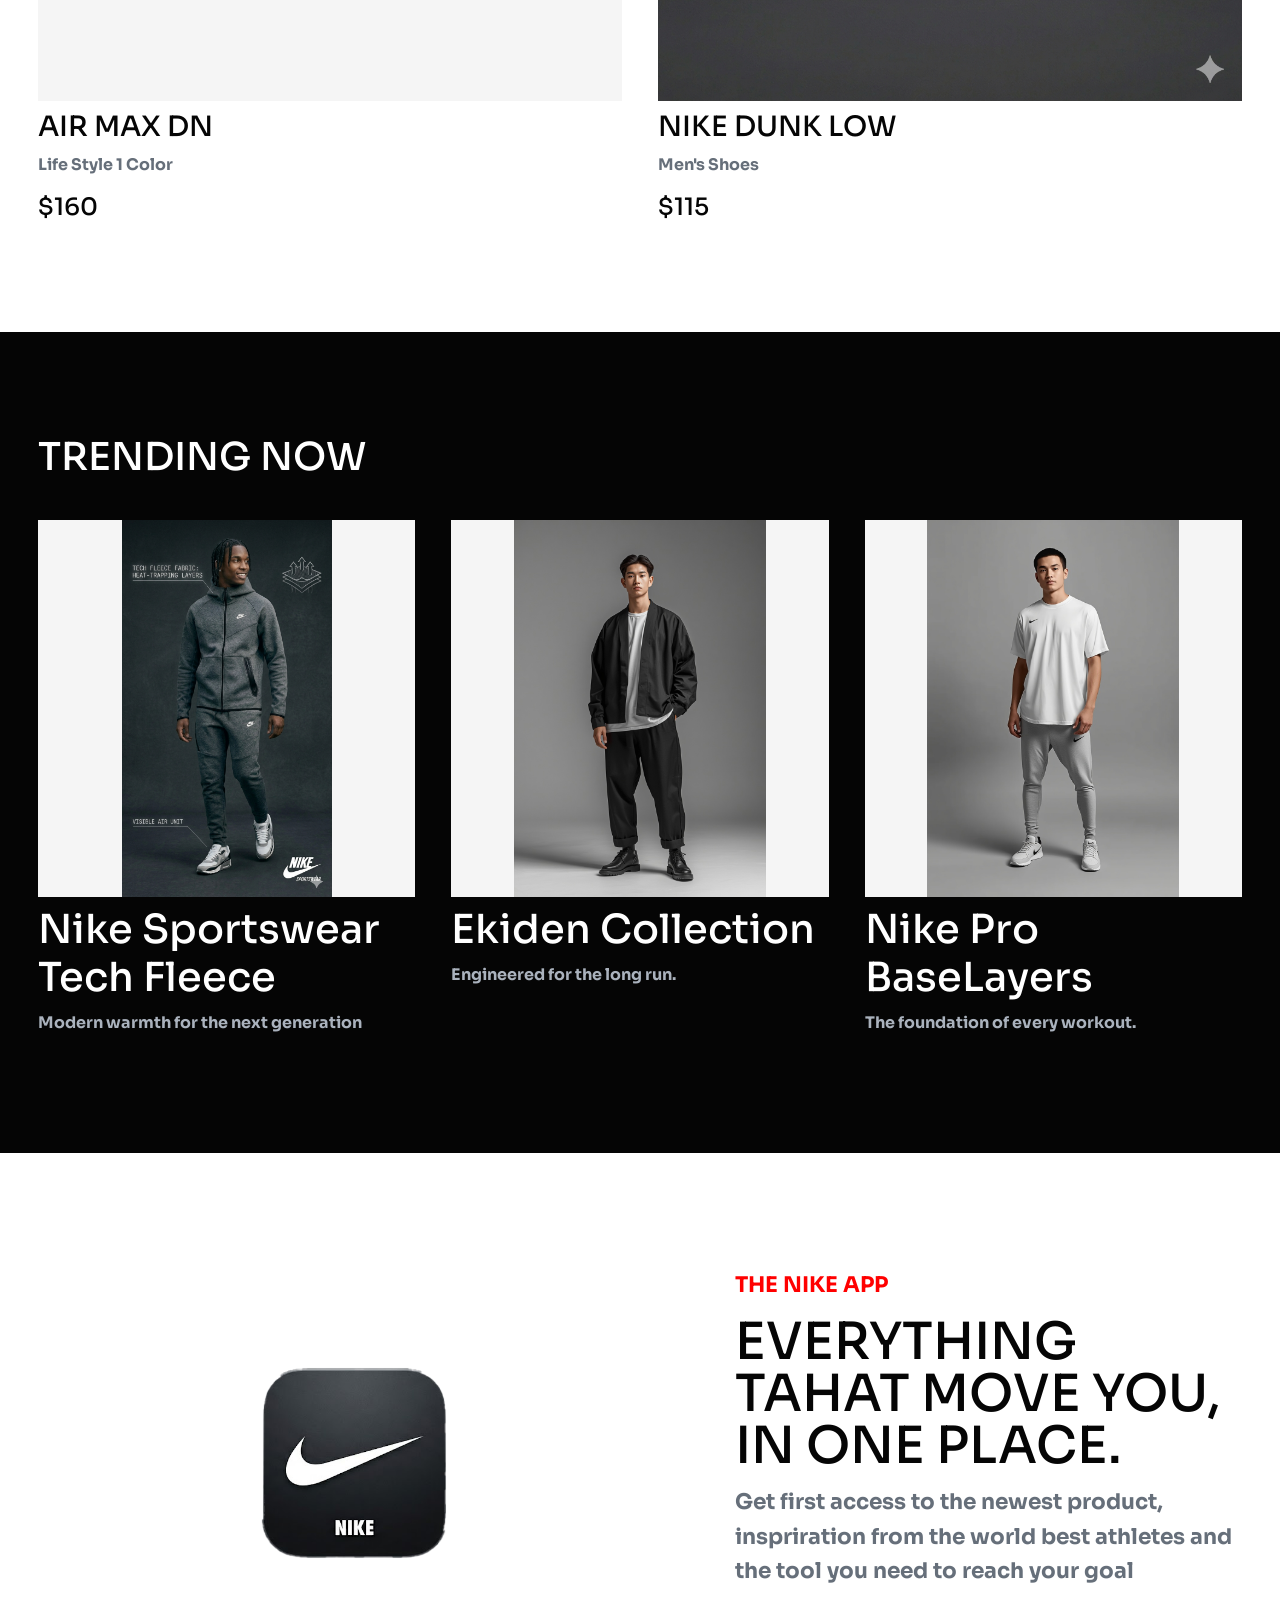
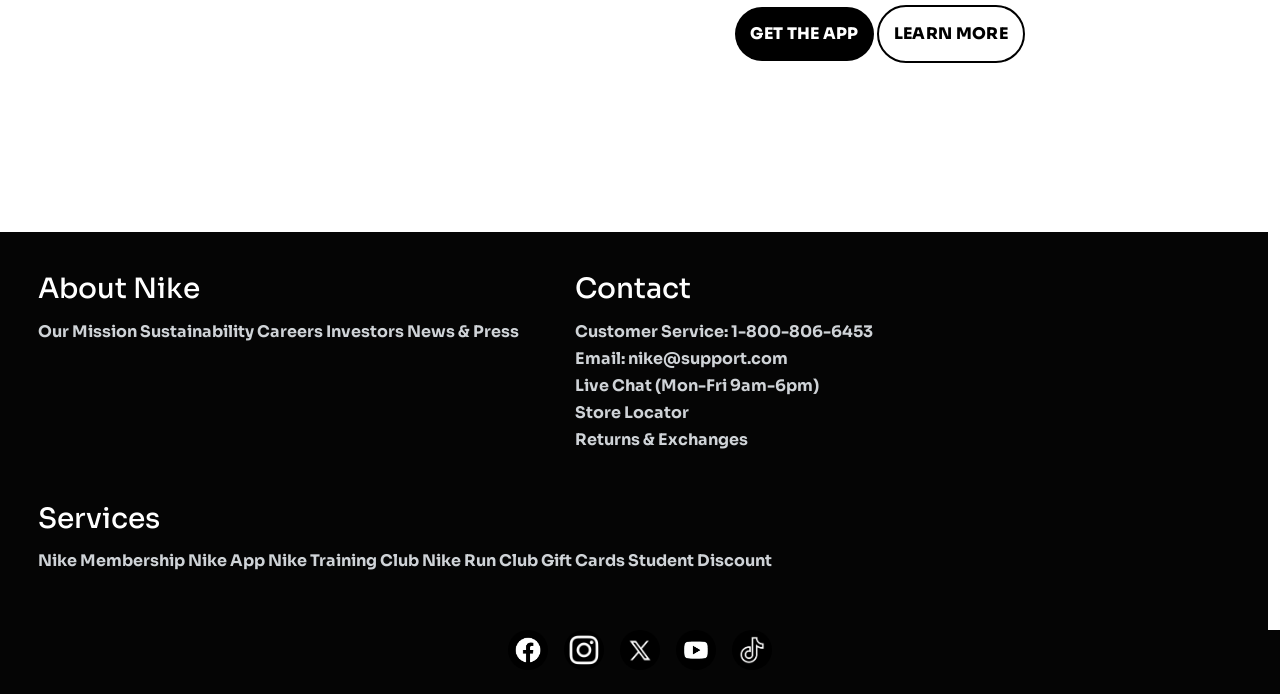
==== commit 5dec7e6a: "Added header to class" ====
--- a/index.html
+++ b/index.html
@@ -15,7 +15,7 @@
 </head>
 
 <body>
-    <nav class="navbar navbar-expand-lg navbar-light bg-light">
+    <nav class="navbar navbar-expand-lg navbar-light bg-light header">
         <div class="container-fluid">
 
             <a class="navbar-brand" href="index.html">
